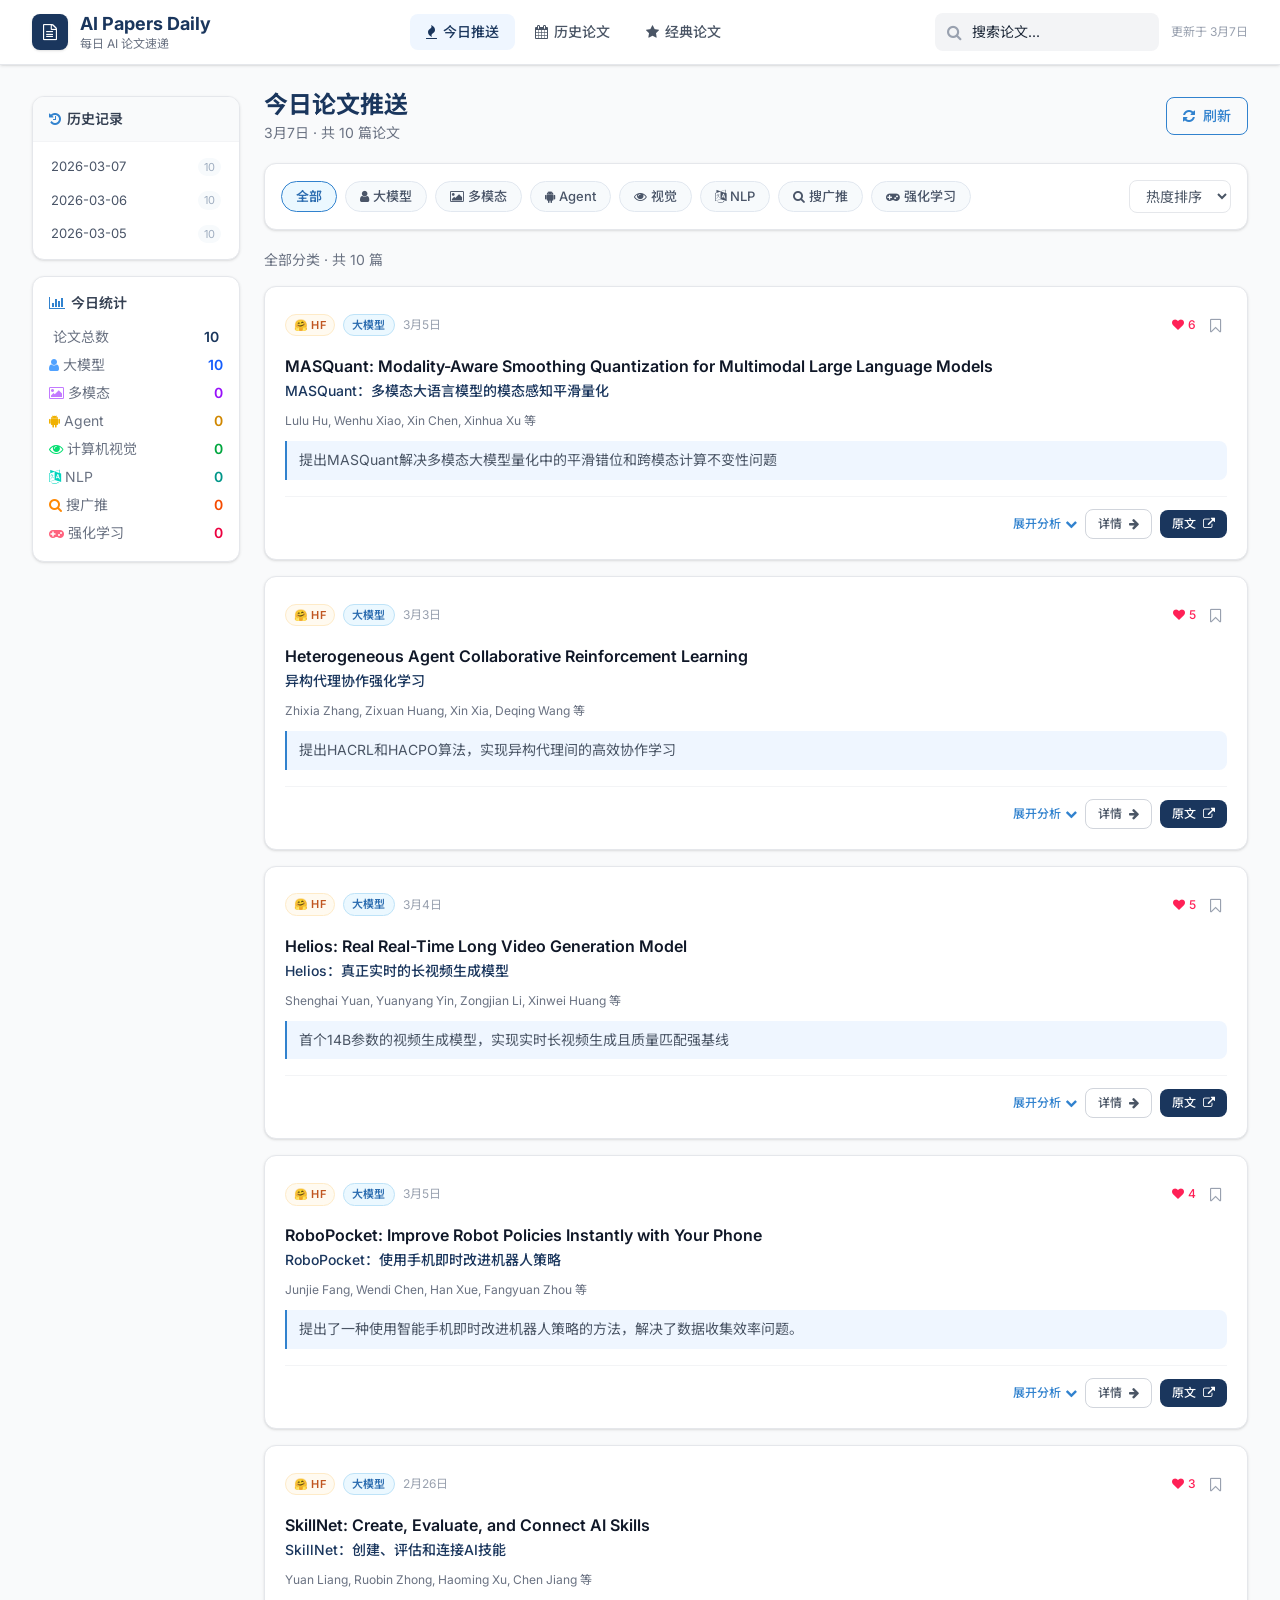
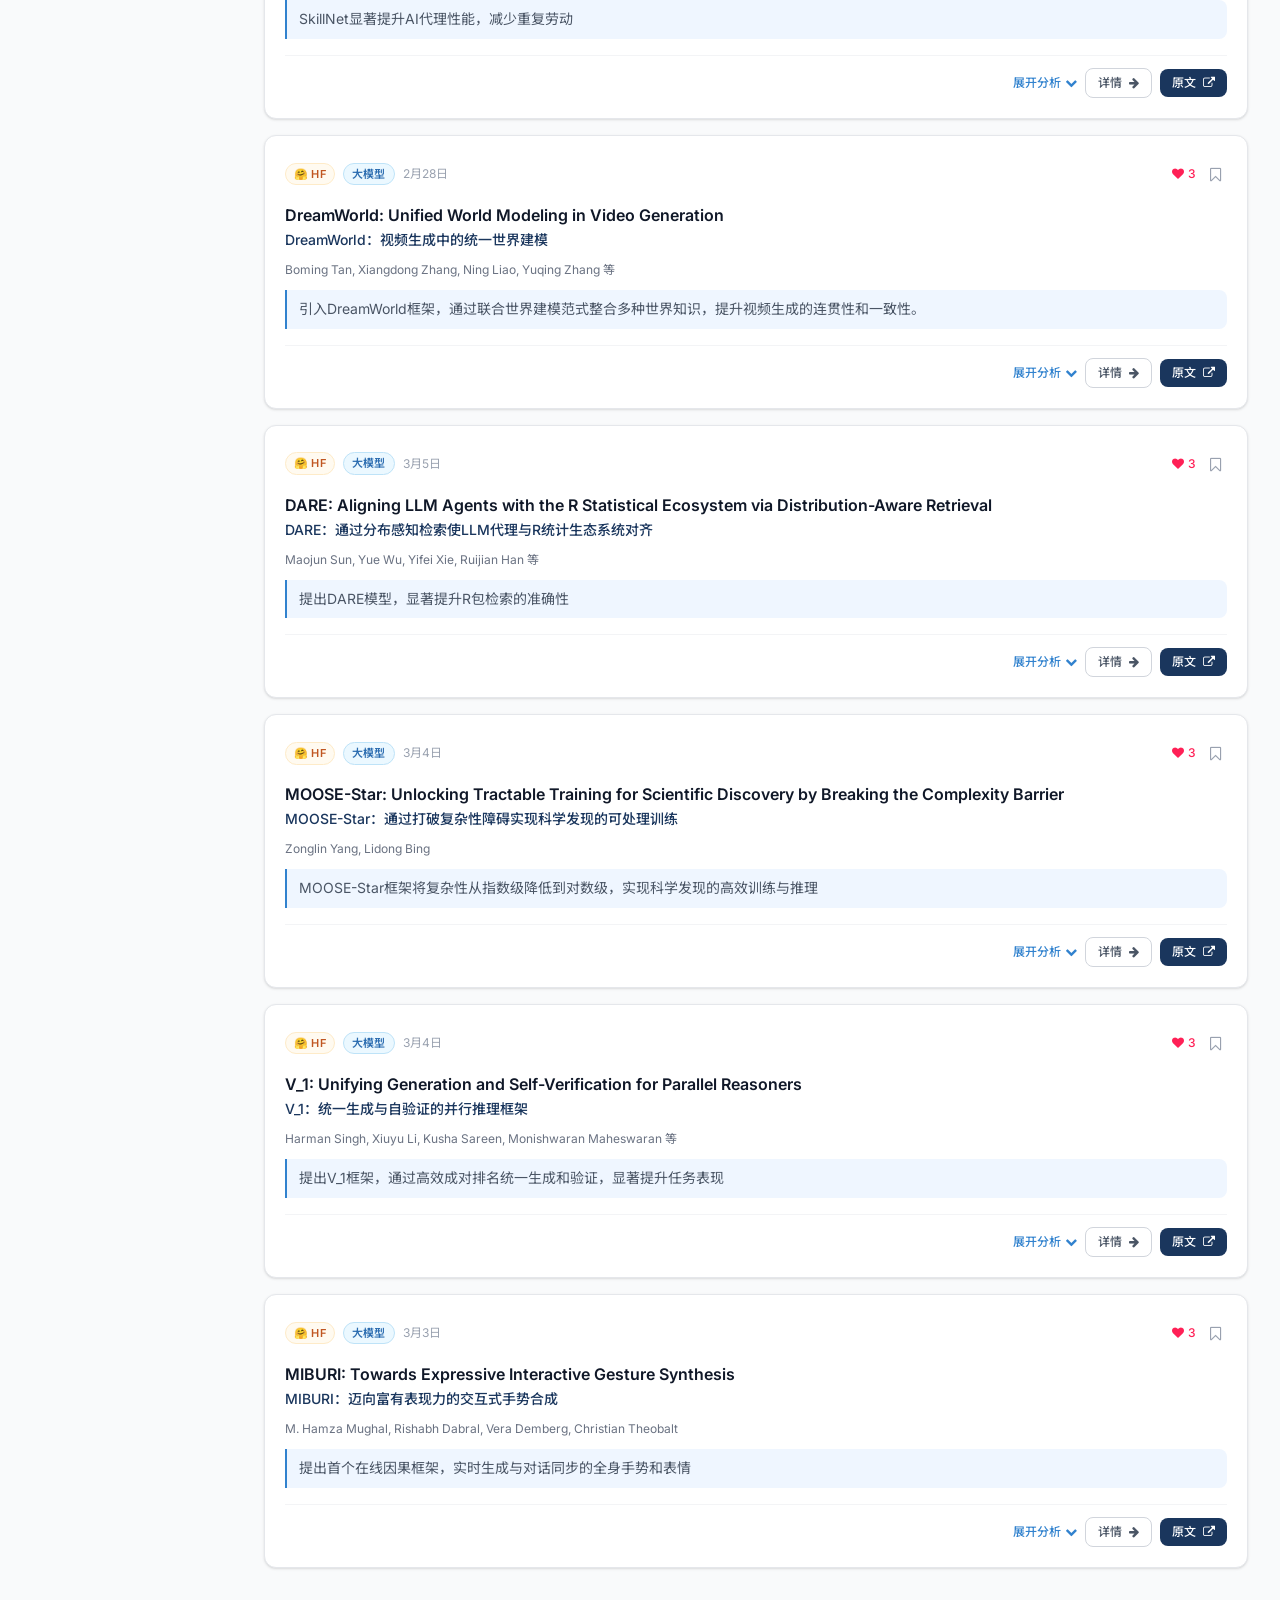
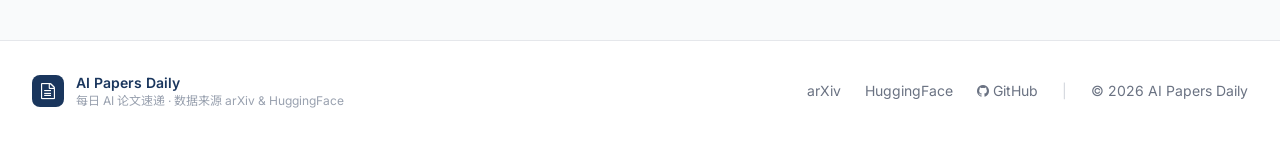
==== frontend/index.html @ fe8f732e "init push-hot-v3" ====
<!DOCTYPE html>
<html lang="zh-CN">
<head>
  <meta charset="UTF-8" />
  <meta name="viewport" content="width=device-width, initial-scale=1.0" />
  <title>AI Papers Daily · 每日AI论文速递</title>
  <meta name="description" content="每天推送最新AI领域热点论文，涵盖LLM大模型、多模态、搜广推等领域，附带AI生成的详细摘要和亮点分析。" />
  <script src="js/tailwind.min.js"></script>
  <link rel="stylesheet" href="https://cdnjs.cloudflare.com/ajax/libs/font-awesome/4.7.0/css/font-awesome.min.css" />
  <link rel="preconnect" href="https://fonts.googleapis.com">
  <link href="https://fonts.googleapis.com/css2?family=Inter:wght@400;500;600;700&family=Noto+Sans+SC:wght@400;500;700&display=swap" rel="stylesheet">
  <link rel="stylesheet" href="css/main.css" />
  <style type="text/tailwindcss">
    @theme {
      --color-primary: #1a365d;
      --color-primary-light: #2a4a7f;
      --color-primary-dark: #0f2040;
      --color-accent: #3182ce;
      --color-accent-light: #4299e1;
      --color-accent-dark: #2b6cb0;
      --font-family-sans: Inter, "Noto Sans SC", sans-serif;
    }
  </style>
</head>
<body class="bg-gray-50 font-sans text-gray-800">

  <!-- ===== 顶部导航栏 ===== -->
  <header class="sticky top-0 z-50 bg-white border-b border-gray-200 shadow-sm">
    <div class="max-w-7xl mx-auto px-4 sm:px-6 lg:px-8">
      <div class="flex items-center justify-between h-16">
        <!-- Logo -->
        <a href="index.html" class="flex items-center gap-3 group">
          <div class="w-9 h-9 bg-primary rounded-lg flex items-center justify-center shadow-sm group-hover:bg-primary-light transition-colors">
            <i class="fa fa-file-text-o text-white text-base"></i>
          </div>
          <div>
            <div class="text-lg font-bold text-primary leading-tight">AI Papers Daily</div>
            <div class="text-xs text-gray-500 leading-tight">每日 AI 论文速递</div>
          </div>
        </a>

        <!-- 导航菜单 -->
        <nav class="hidden md:flex items-center gap-1">
          <a href="index.html" class="px-4 py-2 rounded-lg text-sm font-medium text-primary bg-blue-50">
            <i class="fa fa-fire mr-1.5"></i>今日推送
          </a>
          <a href="history.html" class="px-4 py-2 rounded-lg text-sm font-medium text-gray-600 hover:text-primary hover:bg-gray-100 transition-colors">
            <i class="fa fa-calendar mr-1.5"></i>历史论文
          </a>
          <a href="classics.html" class="px-4 py-2 rounded-lg text-sm font-medium text-gray-600 hover:text-primary hover:bg-gray-100 transition-colors">
            <i class="fa fa-star mr-1.5"></i>经典论文
          </a>
        </nav>

        <!-- 右侧：搜索 + 移动端菜单 -->
        <div class="flex items-center gap-3">
          <div class="relative hidden sm:block">
            <input type="text" id="headerSearch" placeholder="搜索论文..."
              class="w-56 pl-9 pr-4 py-2 text-sm bg-gray-100 border border-transparent rounded-lg focus:outline-none focus:bg-white focus:border-accent transition-all" />
            <i class="fa fa-search absolute left-3 top-1/2 -translate-y-1/2 text-gray-400 text-sm"></i>
          </div>
          <span id="updateTime" class="hidden lg:block text-xs text-gray-400"></span>
          <button id="mobileMenuBtn" class="md:hidden p-2 rounded-lg text-gray-600 hover:bg-gray-100">
            <i class="fa fa-bars text-lg"></i>
          </button>
        </div>
      </div>
    </div>

    <!-- 移动端菜单 -->
    <div id="mobileMenu" class="hidden md:hidden border-t border-gray-100 bg-white px-4 py-3 space-y-1">
      <a href="index.html" class="flex items-center gap-2 px-3 py-2 rounded-lg text-sm font-medium text-primary bg-blue-50">
        <i class="fa fa-fire"></i>今日推送
      </a>
      <a href="history.html" class="flex items-center gap-2 px-3 py-2 rounded-lg text-sm font-medium text-gray-600 hover:bg-gray-100">
        <i class="fa fa-calendar"></i>历史论文
      </a>
      <a href="classics.html" class="flex items-center gap-2 px-3 py-2 rounded-lg text-sm font-medium text-gray-600 hover:bg-gray-100">
        <i class="fa fa-star"></i>经典论文
      </a>
      <div class="pt-2 relative">
        <input type="text" id="mobileSearch" placeholder="搜索论文..."
          class="w-full pl-9 pr-4 py-2 text-sm bg-gray-100 rounded-lg focus:outline-none" />
        <i class="fa fa-search absolute left-3 top-1/2 -translate-y-1/2 text-gray-400 text-sm" style="top:calc(50% + 4px)"></i>
      </div>
    </div>
  </header>

  <!-- ===== 主体 ===== -->
  <div class="max-w-7xl mx-auto px-4 sm:px-6 lg:px-8 py-6">
    <div class="flex gap-6">

      <!-- 左侧边栏：历史日期 -->
      <aside class="hidden lg:block w-52 flex-shrink-0">
        <div class="sticky top-24 space-y-4">
          <div class="bg-white rounded-xl border border-gray-200 shadow-sm overflow-hidden">
            <div class="px-4 py-3 border-b border-gray-100 bg-gray-50">
              <h3 class="text-sm font-semibold text-gray-700">
                <i class="fa fa-history mr-1.5 text-accent"></i>历史记录
              </h3>
            </div>
            <nav id="dateNav" class="p-2 max-h-96 overflow-y-auto">
              <div class="text-center py-4 text-gray-400 text-sm">加载中...</div>
            </nav>
          </div>

          <!-- 今日统计 -->
          <div class="bg-white rounded-xl border border-gray-200 shadow-sm p-4">
            <h3 class="text-sm font-semibold text-gray-700 mb-3">
              <i class="fa fa-bar-chart mr-1.5 text-accent"></i>今日统计
            </h3>
            <div class="space-y-1" id="sidebarStats">
              <div class="flex justify-between items-center text-sm px-1 py-0.5">
                <span class="text-gray-500">论文总数</span>
                <span id="statTotal" class="font-semibold text-primary">-</span>
              </div>
              <div class="flex justify-between items-center text-sm group cursor-pointer hover:bg-blue-50 rounded px-1 py-0.5 -mx-1 transition-colors" data-stat-cat="llm">
                <span class="text-gray-500 group-hover:text-accent"><i class="fa fa-user mr-1 text-blue-400"></i>大模型</span>
                <span id="statLLM" class="font-semibold text-blue-600">-</span>
              </div>
              <div class="flex justify-between items-center text-sm group cursor-pointer hover:bg-blue-50 rounded px-1 py-0.5 -mx-1 transition-colors" data-stat-cat="multimodal">
                <span class="text-gray-500 group-hover:text-accent"><i class="fa fa-image mr-1 text-purple-400"></i>多模态</span>
                <span id="statMultimodal" class="font-semibold text-purple-600">-</span>
              </div>
              <div class="flex justify-between items-center text-sm group cursor-pointer hover:bg-blue-50 rounded px-1 py-0.5 -mx-1 transition-colors" data-stat-cat="agent">
                <span class="text-gray-500 group-hover:text-accent"><i class="fa fa-android mr-1 text-yellow-500"></i>Agent</span>
                <span id="statAgent" class="font-semibold text-yellow-600">-</span>
              </div>
              <div class="flex justify-between items-center text-sm group cursor-pointer hover:bg-blue-50 rounded px-1 py-0.5 -mx-1 transition-colors" data-stat-cat="cv">
                <span class="text-gray-500 group-hover:text-accent"><i class="fa fa-eye mr-1 text-green-400"></i>计算机视觉</span>
                <span id="statCV" class="font-semibold text-green-600">-</span>
              </div>
              <div class="flex justify-between items-center text-sm group cursor-pointer hover:bg-blue-50 rounded px-1 py-0.5 -mx-1 transition-colors" data-stat-cat="nlp">
                <span class="text-gray-500 group-hover:text-accent"><i class="fa fa-language mr-1 text-teal-400"></i>NLP</span>
                <span id="statNLP" class="font-semibold text-teal-600">-</span>
              </div>
              <div class="flex justify-between items-center text-sm group cursor-pointer hover:bg-blue-50 rounded px-1 py-0.5 -mx-1 transition-colors" data-stat-cat="recsys">
                <span class="text-gray-500 group-hover:text-accent"><i class="fa fa-search mr-1 text-orange-400"></i>搜广推</span>
                <span id="statRecsys" class="font-semibold text-orange-600">-</span>
              </div>
              <div class="flex justify-between items-center text-sm group cursor-pointer hover:bg-blue-50 rounded px-1 py-0.5 -mx-1 transition-colors" data-stat-cat="rl">
                <span class="text-gray-500 group-hover:text-accent"><i class="fa fa-gamepad mr-1 text-rose-400"></i>强化学习</span>
                <span id="statRL" class="font-semibold text-rose-600">-</span>
              </div>
            </div>
          </div>        </div>
      </aside>

      <!-- 主内容区 -->
      <main class="flex-1 min-w-0">

        <!-- 页面标题 -->
        <div class="flex items-center justify-between mb-5">
          <div>
            <h1 class="text-2xl font-bold text-primary">今日论文推送</h1>
            <p class="text-sm text-gray-500 mt-0.5" id="pageSubtitle">加载中...</p>
          </div>
          <button id="btnRefresh" class="flex items-center gap-2 px-4 py-2 text-sm font-medium text-accent border border-accent rounded-lg hover:bg-blue-50 transition-colors">
            <i class="fa fa-refresh" id="refreshIcon"></i>刷新
          </button>
        </div>

        <!-- 筛选工具栏 -->
        <div class="bg-white rounded-xl border border-gray-200 shadow-sm p-4 mb-5">
          <div class="flex flex-wrap items-center gap-3">
            <div class="flex flex-wrap gap-2" id="categoryFilter">
              <button class="cat-tab active" data-category="all">全部</button>
              <button class="cat-tab" data-category="llm"><i class="fa fa-user mr-1"></i>大模型</button>
              <button class="cat-tab" data-category="multimodal"><i class="fa fa-image mr-1"></i>多模态</button>
              <button class="cat-tab" data-category="agent"><i class="fa fa-android mr-1"></i>Agent</button>
              <button class="cat-tab" data-category="cv"><i class="fa fa-eye mr-1"></i>视觉</button>
              <button class="cat-tab" data-category="nlp"><i class="fa fa-language mr-1"></i>NLP</button>
              <button class="cat-tab" data-category="recsys"><i class="fa fa-search mr-1"></i>搜广推</button>
              <button class="cat-tab" data-category="rl"><i class="fa fa-gamepad mr-1"></i>强化学习</button>
            </div>
            <div class="ml-auto flex items-center gap-2">
              <select id="sortSelect" class="text-sm border border-gray-200 rounded-lg px-3 py-1.5 text-gray-600 focus:outline-none focus:border-accent bg-white">
                <option value="hot_score">热度排序</option>
                <option value="upvotes">点赞排序</option>
                <option value="date">时间排序</option>
              </select>
            </div>
          </div>
        </div>

        <!-- 统计信息条 -->
        <div class="flex items-center justify-between mb-4 text-sm text-gray-500">
          <span id="statsText"></span>
        </div>

        <!-- 加载状态 -->
        <div id="loadingState" class="flex flex-col items-center justify-center py-20 text-gray-400">
          <div class="loading-spinner mb-4"></div>
          <p class="text-sm">正在加载论文数据...</p>
        </div>

        <!-- 论文列表 -->
        <div id="paperList" class="space-y-4"></div>

        <!-- 空状态 -->
        <div id="emptyState" class="hidden flex flex-col items-center justify-center py-20 text-gray-400">
          <i class="fa fa-search text-5xl mb-4 opacity-30"></i>
          <p class="text-base font-medium">暂无匹配论文</p>
          <p class="text-sm mt-1">尝试调整筛选条件</p>
        </div>

        <!-- 加载更多 -->
        <div id="loadMoreWrap" class="hidden text-center mt-6">
          <button id="btnLoadMore" class="px-8 py-3 text-sm font-medium text-accent border border-accent rounded-lg hover:bg-blue-50 transition-colors">
            <i class="fa fa-chevron-down mr-2"></i>加载更多论文
          </button>
        </div>

      </main>
    </div>
  </div>

  <!-- ===== 论文卡片模板 ===== -->
  <template id="paperTpl">
    <article class="paper-card bg-white rounded-xl border border-gray-200 shadow-sm hover:shadow-md transition-all overflow-hidden">
      <div class="p-5">
        <!-- 顶部元信息 -->
        <div class="flex items-center justify-between mb-3">
          <div class="flex items-center gap-2 flex-wrap">
            <span class="source-badge badge"></span>
            <span class="cat-badge badge"></span>
            <span class="paper-date text-xs text-gray-400"></span>
          </div>
          <div class="flex items-center gap-2">
            <span class="upvotes-tag hidden items-center gap-1 text-xs text-rose-500 font-medium">
              <i class="fa fa-heart"></i><span class="upvotes-num"></span>
            </span>
            <button class="favorite-btn p-1.5 rounded-lg text-gray-400 hover:text-rose-500 hover:bg-rose-50 transition-colors" title="收藏">
              <i class="fa fa-bookmark-o text-sm"></i>
            </button>
          </div>
        </div>

        <!-- 标题 -->
        <div class="mb-3">
          <h2 class="paper-title-en text-base font-semibold text-gray-900 leading-snug hover:text-accent cursor-pointer transition-colors"></h2>
          <div class="paper-title-zh hidden text-sm font-medium text-primary mt-1"></div>
        </div>

        <!-- 作者 -->
        <div class="paper-authors text-xs text-gray-500 mb-3 truncate"></div>

        <!-- 一句话摘要 -->
        <div class="paper-summary-short hidden text-sm text-gray-600 leading-relaxed mb-3 bg-blue-50 border-l-2 border-accent px-3 py-2 rounded-r-lg"></div>

        <!-- 详细分析（折叠） -->
        <div class="paper-analysis hidden mt-4 space-y-4 border-t border-gray-100 pt-4">
          <section>
            <div class="flex items-center gap-2 mb-2">
              <span class="text-base">📄</span>
              <span class="text-sm font-semibold text-gray-700">论文摘要</span>
            </div>
            <div class="abstract-content text-sm text-gray-600 leading-relaxed bg-gray-50 rounded-lg p-3"></div>
          </section>
          <section class="highlights-block hidden">
            <div class="flex items-center gap-2 mb-2">
              <span class="text-base">✦</span>
              <span class="text-sm font-semibold text-gray-700">核心亮点</span>
            </div>
            <ul class="highlights-list space-y-1.5"></ul>
          </section>
          <section class="techarch-block hidden">
            <div class="flex items-center gap-2 mb-2">
              <span class="text-base">⚙</span>
              <span class="text-sm font-semibold text-gray-700">技术方法</span>
            </div>
            <p class="techarch-content text-sm text-gray-600 leading-relaxed bg-purple-50 rounded-lg p-3"></p>
          </section>
          <section class="limitations-block hidden">
            <div class="flex items-center gap-2 mb-2">
              <span class="text-base">⚠</span>
              <span class="text-sm font-semibold text-gray-700">局限性</span>
            </div>
            <p class="limitations-content text-sm text-gray-600 leading-relaxed bg-orange-50 rounded-lg p-3"></p>
          </section>
        </div>

        <!-- 底部操作栏 -->
        <div class="flex items-center justify-between mt-4 pt-3 border-t border-gray-100">
          <div class="paper-tags flex flex-wrap gap-1.5"></div>
          <div class="flex items-center gap-2">
            <button class="btn-expand text-xs text-accent font-medium flex items-center gap-1 hover:text-accent-dark transition-colors">
              展开分析 <i class="fa fa-chevron-down expand-icon text-xs transition-transform"></i>
            </button>
            <a class="btn-detail text-xs font-medium px-3 py-1.5 border border-gray-300 text-gray-600 rounded-lg hover:bg-gray-50 transition-colors" href="#" >
              详情 <i class="fa fa-arrow-right ml-1"></i>
            </a>
            <a class="btn-paper-link text-xs font-medium px-3 py-1.5 bg-primary text-white rounded-lg hover:bg-primary-light transition-colors" href="#" target="_blank" rel="noopener">
              原文 <i class="fa fa-external-link ml-1"></i>
            </a>
          </div>
        </div>
      </div>
    </article>
  </template>

  <!-- ===== 搜索浮层 ===== -->
  <div id="searchOverlay" class="hidden fixed inset-0 bg-black/50 z-40 flex items-start justify-center pt-20 px-4">
    <div class="bg-white rounded-2xl shadow-2xl w-full max-w-2xl max-h-[70vh] overflow-hidden flex flex-col">
      <div class="flex items-center gap-3 p-4 border-b border-gray-100">
        <i class="fa fa-search text-gray-400"></i>
        <input type="text" id="searchInput" placeholder="搜索论文标题、作者、关键词..."
          class="flex-1 text-sm focus:outline-none" autofocus />
        <button id="searchClose" class="p-1 rounded-lg text-gray-400 hover:text-gray-600 hover:bg-gray-100">
          <i class="fa fa-times text-lg"></i>
        </button>
      </div>
      <div id="searchResults" class="overflow-y-auto p-4 space-y-3">
        <div class="text-center text-gray-400 text-sm py-8">输入关键词开始搜索</div>
      </div>
    </div>
  </div>

  <!-- ===== 页脚 ===== -->
  <footer class="mt-12 border-t border-gray-200 bg-white">
    <div class="max-w-7xl mx-auto px-4 sm:px-6 lg:px-8 py-8">
      <div class="flex flex-col md:flex-row items-center justify-between gap-4">
        <div class="flex items-center gap-3">
          <div class="w-8 h-8 bg-primary rounded-lg flex items-center justify-center">
            <i class="fa fa-file-text-o text-white text-sm"></i>
          </div>
          <div>
            <div class="text-sm font-semibold text-primary">AI Papers Daily</div>
            <div class="text-xs text-gray-400">每日 AI 论文速递 · 数据来源 arXiv & HuggingFace</div>
          </div>
        </div>
        <div class="flex items-center gap-6 text-sm text-gray-500">
          <a href="https://arxiv.org" target="_blank" class="hover:text-primary transition-colors">arXiv</a>
          <a href="https://huggingface.co/papers" target="_blank" class="hover:text-primary transition-colors">HuggingFace</a>
          <a href="https://github.com" target="_blank" class="hover:text-primary transition-colors"><i class="fa fa-github mr-1"></i>GitHub</a>
          <span class="text-gray-300">|</span>
          <span>© 2026 AI Papers Daily</span>
        </div>
      </div>
    </div>
  </footer>

  <!-- 回到顶部 -->
  <button id="btnTop" class="hidden fixed bottom-6 right-6 w-10 h-10 bg-primary text-white rounded-full shadow-lg hover:bg-primary-light transition-all flex items-center justify-center z-30">
    <i class="fa fa-chevron-up text-sm"></i>
  </button>

  <script src="js/utils.js?v=20260307"></script>
  <script src="js/api.js?v=20260307"></script>
<script src="js/index.js?v=20260307c"></script>
</body>
</html>
---- frontend/css/main.css ----
/* ===== AI Papers Daily - 主样式文件 ===== */

/* ===== 全局基础 ===== */
* {
  box-sizing: border-box;
}

body {
  font-family: 'Inter', 'Noto Sans SC', -apple-system, BlinkMacSystemFont, sans-serif;
  -webkit-font-smoothing: antialiased;
}

/* ===== 加载动画 ===== */
.loading-spinner {
  width: 36px;
  height: 36px;
  border: 3px solid #e2e8f0;
  border-top-color: #3182ce;
  border-radius: 50%;
  animation: spin 0.8s linear infinite;
}

@keyframes spin {
  to { transform: rotate(360deg); }
}

/* ===== 分类标签按钮 ===== */
.cat-tab {
  display: inline-flex;
  align-items: center;
  padding: 5px 14px;
  border-radius: 9999px;
  font-size: 0.8125rem;
  font-weight: 500;
  color: #4a5568;
  background: #f7fafc;
  border: 1px solid #e2e8f0;
  cursor: pointer;
  transition: all 0.15s ease;
  white-space: nowrap;
}

.cat-tab:hover {
  background: #ebf8ff;
  border-color: #bee3f8;
  color: #2b6cb0;
}

.cat-tab.active {
  background: #ebf8ff;
  border-color: #3182ce;
  color: #2b6cb0;
  font-weight: 600;
}

/* ===== 来源徽章 ===== */
.badge {
  display: inline-flex;
  align-items: center;
  padding: 2px 8px;
  border-radius: 9999px;
  font-size: 0.6875rem;
  font-weight: 600;
  letter-spacing: 0.02em;
}

.source-badge.arxiv {
  background: #fff5f5;
  color: #c53030;
  border: 1px solid #fed7d7;
}

.source-badge.huggingface {
  background: #fffaf0;
  color: #c05621;
  border: 1px solid #feebc8;
}

.source-badge.github {
  background: #f0fff4;
  color: #276749;
  border: 1px solid #c6f6d5;
}

.source-badge.manual {
  background: #f0f4ff;
  color: #3730a3;
  border: 1px solid #c7d2fe;
}

/* ===== 分类徽章 ===== */
.cat-badge {
  background: #ebf8ff;
  color: #2b6cb0;
  border: 1px solid #bee3f8;
}

.cat-badge.llm { background: #ebf8ff; color: #2b6cb0; border-color: #bee3f8; }
.cat-badge.multimodal { background: #faf5ff; color: #6b21a8; border-color: #e9d5ff; }
.cat-badge.agent { background: #f0fff4; color: #276749; border-color: #c6f6d5; }
.cat-badge.cv { background: #fff7ed; color: #c2410c; border-color: #fed7aa; }
.cat-badge.nlp { background: #f0fdfa; color: #0f766e; border-color: #99f6e4; }
.cat-badge.recsys { background: #fefce8; color: #a16207; border-color: #fef08a; }
.cat-badge.rl { background: #fff1f2; color: #be123c; border-color: #fecdd3; }
.cat-badge.other { background: #f8fafc; color: #475569; border-color: #e2e8f0; }

/* ===== 论文卡片 ===== */
.paper-card {
  transition: box-shadow 0.2s ease, transform 0.1s ease;
}

.paper-card:hover {
  transform: translateY(-1px);
}

/* ===== 展开/折叠动画 ===== */
.paper-analysis {
  animation: fadeIn 0.25s ease;
}

@keyframes fadeIn {
  from { opacity: 0; transform: translateY(-6px); }
  to { opacity: 1; transform: translateY(0); }
}

/* ===== 亮点列表 ===== */
.highlights-list li {
  display: flex;
  align-items: flex-start;
  gap: 8px;
  font-size: 0.8125rem;
  color: #4a5568;
  line-height: 1.5;
}

.highlights-list li::before {
  content: '✦';
  color: #3182ce;
  font-size: 0.625rem;
  margin-top: 4px;
  flex-shrink: 0;
}

/* ===== 优劣势列表 ===== */
.pros-list li,
.cons-list li {
  font-size: 0.8125rem;
  color: #4a5568;
  line-height: 1.5;
  display: flex;
  align-items: flex-start;
  gap: 6px;
}

.pros-list li::before {
  content: '+';
  color: #38a169;
  font-weight: 700;
  flex-shrink: 0;
}

.cons-list li::before {
  content: '−';
  color: #dd6b20;
  font-weight: 700;
  flex-shrink: 0;
}

/* ===== 日期导航 ===== */
.date-nav-item {
  display: flex;
  align-items: center;
  justify-content: space-between;
  padding: 7px 10px;
  border-radius: 8px;
  font-size: 0.8125rem;
  color: #4a5568;
  cursor: pointer;
  transition: all 0.15s ease;
  text-decoration: none;
}

.date-nav-item:hover {
  background: #ebf8ff;
  color: #2b6cb0;
}

.date-nav-item.active {
  background: #ebf8ff;
  color: #2b6cb0;
  font-weight: 600;
}

.date-nav-item .date-count {
  font-size: 0.6875rem;
  color: #a0aec0;
  background: #f7fafc;
  padding: 1px 6px;
  border-radius: 9999px;
}

/* ===== 日历组件 ===== */
.cal-day {
  display: flex;
  align-items: center;
  justify-content: center;
  width: 32px;
  height: 32px;
  border-radius: 8px;
  font-size: 0.8125rem;
  cursor: pointer;
  transition: all 0.15s ease;
  margin: 1px auto;
}

.cal-day:hover:not(.cal-empty):not(.cal-no-data) {
  background: #ebf8ff;
  color: #2b6cb0;
}

.cal-day.cal-has-data {
  color: #2b6cb0;
  font-weight: 600;
  background: #ebf8ff;
}

.cal-day.cal-has-data:hover {
  background: #bee3f8;
}

.cal-day.cal-selected {
  background: #3182ce !important;
  color: white !important;
}

.cal-day.cal-today {
  border: 2px solid #3182ce;
}

.cal-day.cal-empty,
.cal-day.cal-no-data {
  color: #cbd5e0;
  cursor: default;
}

/* ===== 详情页 Tab ===== */
.detail-tab {
  transition: all 0.15s ease;
}

.detail-tab.active {
  color: #3182ce;
  border-bottom-color: #3182ce;
}

/* ===== 评分星星 ===== */
.rating-star {
  cursor: pointer;
  transition: color 0.1s ease, transform 0.1s ease;
  line-height: 1;
}

.rating-star:hover,
.rating-star.active {
  color: #f6ad55 !important;
  transform: scale(1.1);
}

/* ===== 搜索结果项 ===== */
.search-result-item {
  padding: 12px;
  border-radius: 10px;
  cursor: pointer;
  transition: background 0.15s ease;
  border: 1px solid transparent;
}

.search-result-item:hover {
  background: #f7fafc;
  border-color: #e2e8f0;
}

/* ===== 回到顶部按钮 ===== */
#btnTop {
  opacity: 0;
  transform: translateY(10px);
  transition: all 0.3s ease;
}

#btnTop.visible {
  opacity: 1;
  transform: translateY(0);
}

/* ===== 响应式调整 ===== */
@media (max-width: 640px) {
  .paper-card .p-5 {
    padding: 1rem;
  }
}

/* ===== 滚动条美化 ===== */
::-webkit-scrollbar {
  width: 6px;
  height: 6px;
}

::-webkit-scrollbar-track {
  background: transparent;
}

::-webkit-scrollbar-thumb {
  background: #cbd5e0;
  border-radius: 3px;
}

::-webkit-scrollbar-thumb:hover {
  background: #a0aec0;
}

/* ===== 文字截断 ===== */
.line-clamp-2 {
  display: -webkit-box;
  -webkit-line-clamp: 2;
  -webkit-box-orient: vertical;
  overflow: hidden;
}

.line-clamp-3 {
  display: -webkit-box;
  -webkit-line-clamp: 3;
  -webkit-box-orient: vertical;
  overflow: hidden;
}

/* ===== 标签 ===== */
.paper-tag {
  display: inline-flex;
  align-items: center;
  padding: 2px 8px;
  background: #f7fafc;
  border: 1px solid #e2e8f0;
  border-radius: 9999px;
  font-size: 0.6875rem;
  color: #718096;
}

/* ===== 应用场景卡片 ===== */
.scenario-card {
  padding: 12px;
  background: #f0fff4;
  border: 1px solid #c6f6d5;
  border-radius: 10px;
  font-size: 0.8125rem;
  color: #276749;
  display: flex;
  align-items: center;
  gap: 8px;
}

.scenario-card::before {
  content: '🚀';
  font-size: 1rem;
  flex-shrink: 0;
}

/* ===== 技术亮点标签 ===== */
.tech-highlight-tag {
  display: inline-flex;
  align-items: center;
  padding: 4px 12px;
  background: #ebf8ff;
  border: 1px solid #bee3f8;
  border-radius: 9999px;
  font-size: 0.8125rem;
  color: #2b6cb0;
  font-weight: 500;
}

/* ===== 贡献点列表 ===== */
.contrib-item {
  display: flex;
  align-items: flex-start;
  gap: 10px;
  padding: 10px 12px;
  background: #f7fafc;
  border-radius: 8px;
  font-size: 0.8125rem;
  color: #4a5568;
  line-height: 1.5;
}

.contrib-item-num {
  width: 20px;
  height: 20px;
  background: #3182ce;
  color: white;
  border-radius: 50%;
  display: flex;
  align-items: center;
  justify-content: center;
  font-size: 0.6875rem;
  font-weight: 700;
  flex-shrink: 0;
  margin-top: 1px;
}
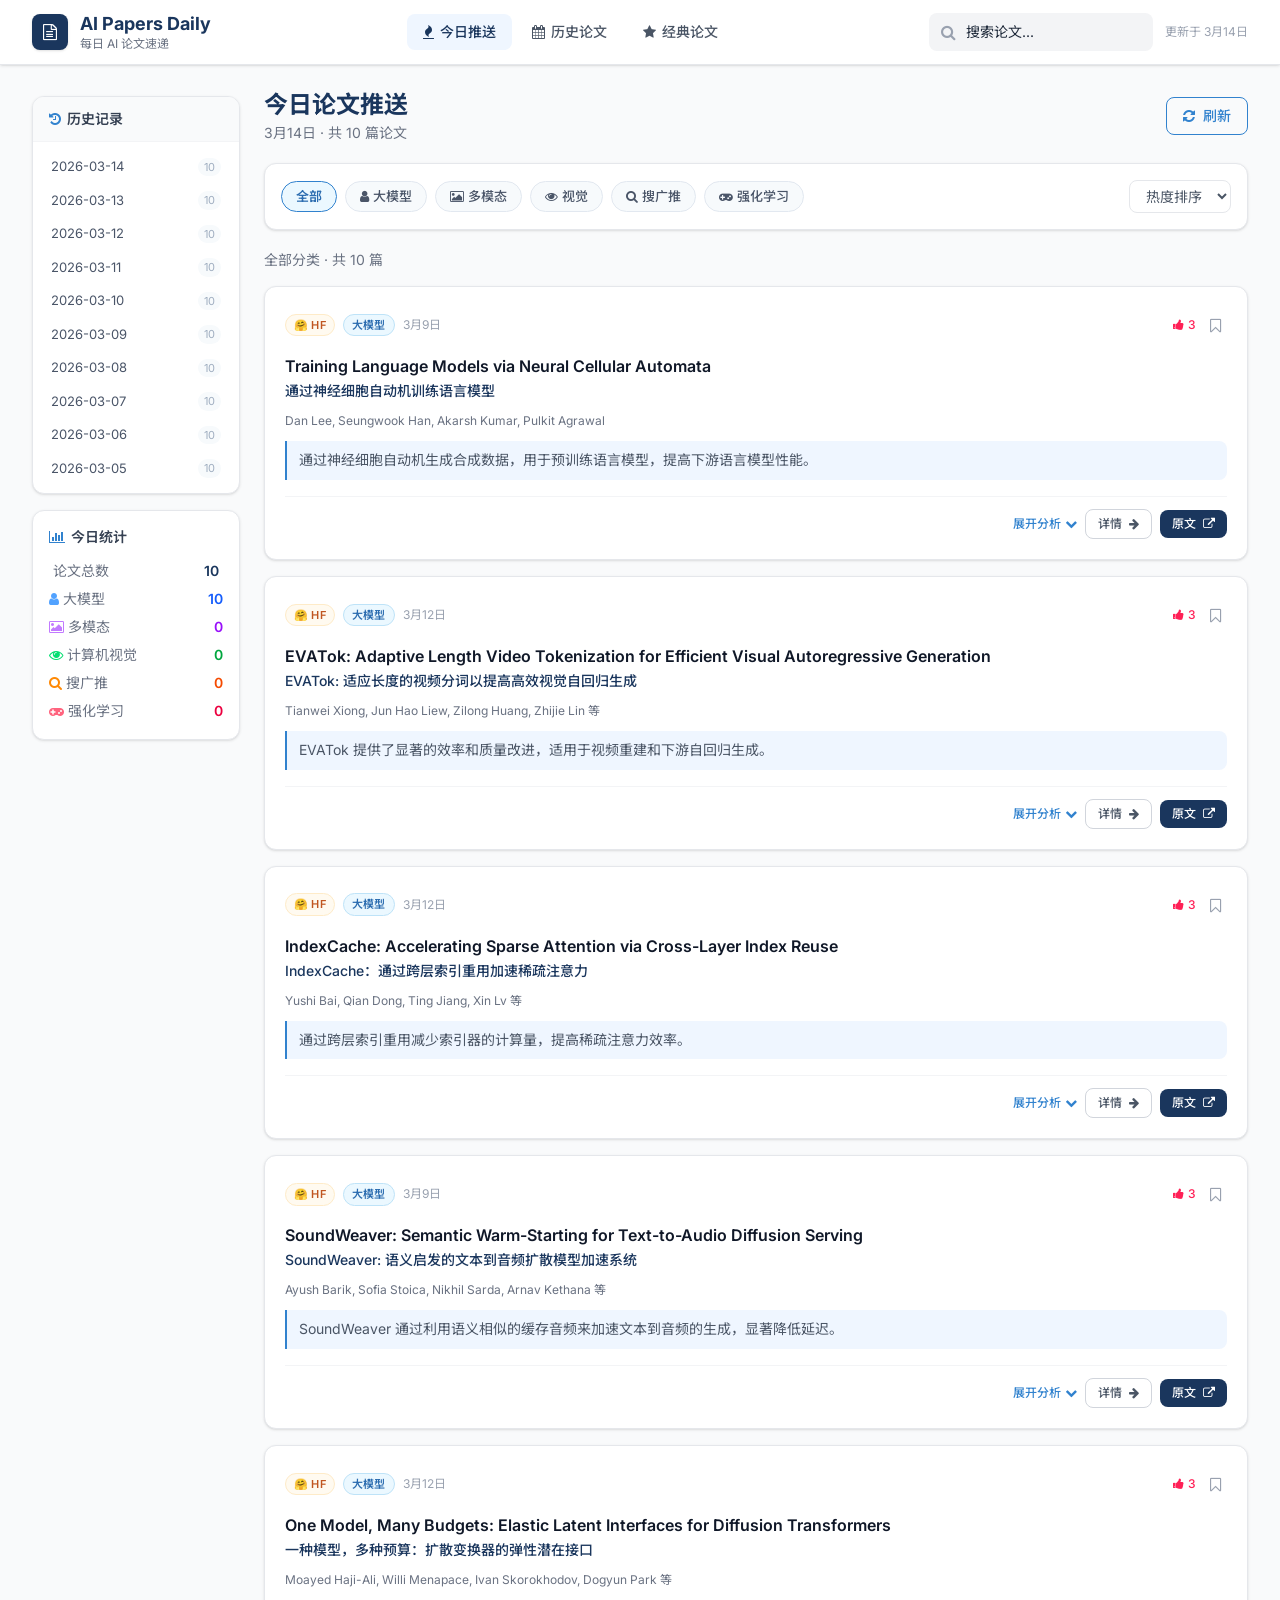
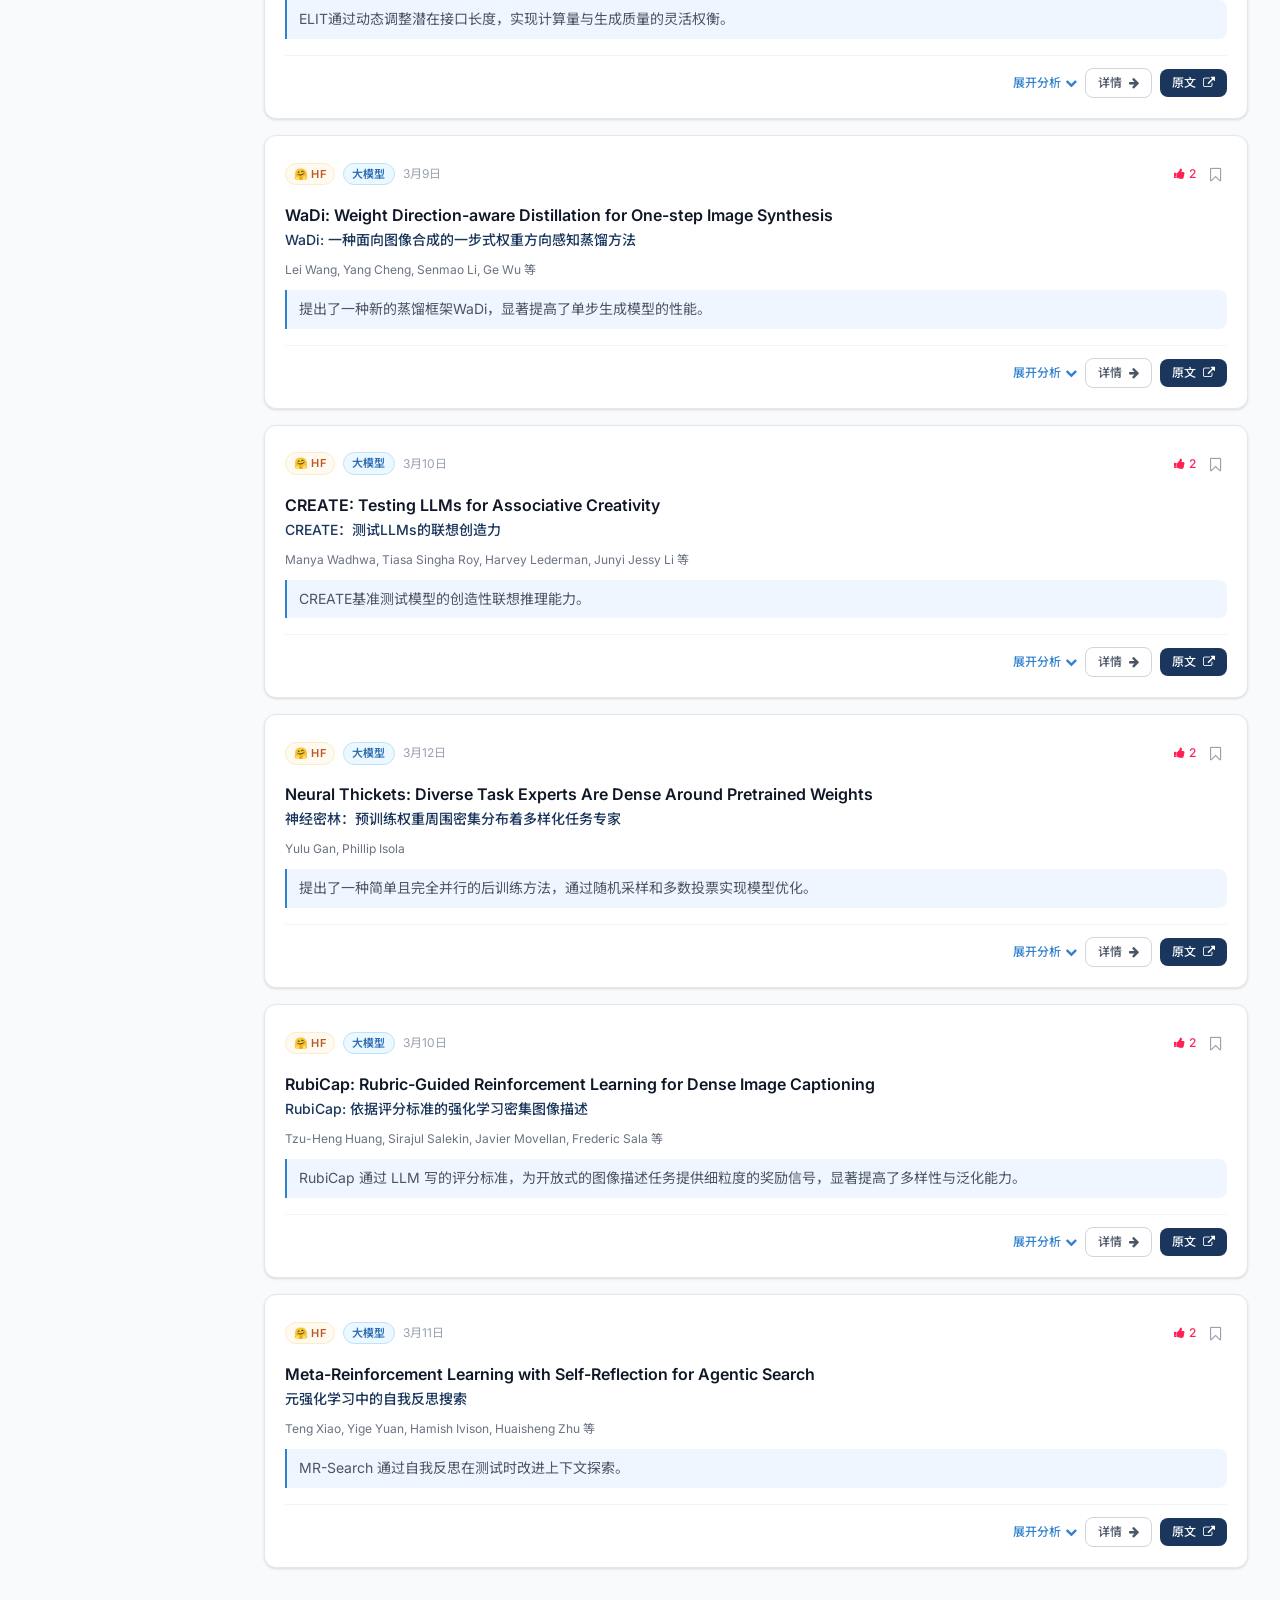
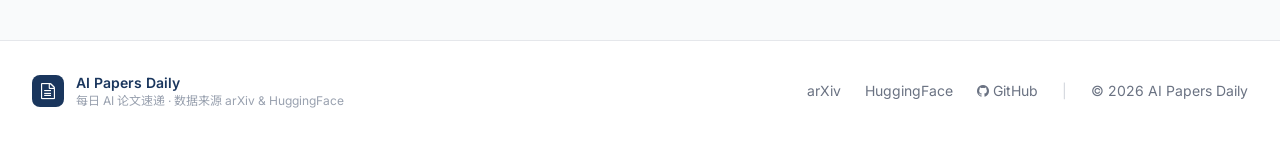
==== commit 56161a73: "feat: 合并最新修改 - 分类优化、UI改进、论文数据更新" ====
--- a/frontend/index.html
+++ b/frontend/index.html
@@ -122,17 +122,9 @@
                 <span class="text-gray-500 group-hover:text-accent"><i class="fa fa-image mr-1 text-purple-400"></i>多模态</span>
                 <span id="statMultimodal" class="font-semibold text-purple-600">-</span>
               </div>
-              <div class="flex justify-between items-center text-sm group cursor-pointer hover:bg-blue-50 rounded px-1 py-0.5 -mx-1 transition-colors" data-stat-cat="agent">
-                <span class="text-gray-500 group-hover:text-accent"><i class="fa fa-android mr-1 text-yellow-500"></i>Agent</span>
-                <span id="statAgent" class="font-semibold text-yellow-600">-</span>
-              </div>
               <div class="flex justify-between items-center text-sm group cursor-pointer hover:bg-blue-50 rounded px-1 py-0.5 -mx-1 transition-colors" data-stat-cat="cv">
                 <span class="text-gray-500 group-hover:text-accent"><i class="fa fa-eye mr-1 text-green-400"></i>计算机视觉</span>
                 <span id="statCV" class="font-semibold text-green-600">-</span>
-              </div>
-              <div class="flex justify-between items-center text-sm group cursor-pointer hover:bg-blue-50 rounded px-1 py-0.5 -mx-1 transition-colors" data-stat-cat="nlp">
-                <span class="text-gray-500 group-hover:text-accent"><i class="fa fa-language mr-1 text-teal-400"></i>NLP</span>
-                <span id="statNLP" class="font-semibold text-teal-600">-</span>
               </div>
               <div class="flex justify-between items-center text-sm group cursor-pointer hover:bg-blue-50 rounded px-1 py-0.5 -mx-1 transition-colors" data-stat-cat="recsys">
                 <span class="text-gray-500 group-hover:text-accent"><i class="fa fa-search mr-1 text-orange-400"></i>搜广推</span>
@@ -164,14 +156,12 @@
         <div class="bg-white rounded-xl border border-gray-200 shadow-sm p-4 mb-5">
           <div class="flex flex-wrap items-center gap-3">
             <div class="flex flex-wrap gap-2" id="categoryFilter">
-              <button class="cat-tab active" data-category="all">全部</button>
-              <button class="cat-tab" data-category="llm"><i class="fa fa-user mr-1"></i>大模型</button>
-              <button class="cat-tab" data-category="multimodal"><i class="fa fa-image mr-1"></i>多模态</button>
-              <button class="cat-tab" data-category="agent"><i class="fa fa-android mr-1"></i>Agent</button>
-              <button class="cat-tab" data-category="cv"><i class="fa fa-eye mr-1"></i>视觉</button>
-              <button class="cat-tab" data-category="nlp"><i class="fa fa-language mr-1"></i>NLP</button>
-              <button class="cat-tab" data-category="recsys"><i class="fa fa-search mr-1"></i>搜广推</button>
-              <button class="cat-tab" data-category="rl"><i class="fa fa-gamepad mr-1"></i>强化学习</button>
+            <button class="cat-tab active" data-category="all">全部</button>
+                <button class="cat-tab" data-category="llm"><i class="fa fa-user mr-1"></i>大模型</button>
+                <button class="cat-tab" data-category="multimodal"><i class="fa fa-image mr-1"></i>多模态</button>
+                <button class="cat-tab" data-category="cv"><i class="fa fa-eye mr-1"></i>视觉</button>
+                <button class="cat-tab" data-category="recsys"><i class="fa fa-search mr-1"></i>搜广推</button>
+                <button class="cat-tab" data-category="rl"><i class="fa fa-gamepad mr-1"></i>强化学习</button>
             </div>
             <div class="ml-auto flex items-center gap-2">
               <select id="sortSelect" class="text-sm border border-gray-200 rounded-lg px-3 py-1.5 text-gray-600 focus:outline-none focus:border-accent bg-white">
@@ -227,8 +217,8 @@
             <span class="paper-date text-xs text-gray-400"></span>
           </div>
           <div class="flex items-center gap-2">
-            <span class="upvotes-tag hidden items-center gap-1 text-xs text-rose-500 font-medium">
-              <i class="fa fa-heart"></i><span class="upvotes-num"></span>
+<span class="upvotes-tag hidden items-center gap-1 text-xs text-rose-500 font-medium">
+              <i class="fa fa-thumbs-up"></i><span class="upvotes-num"></span>
             </span>
             <button class="favorite-btn p-1.5 rounded-lg text-gray-400 hover:text-rose-500 hover:bg-rose-50 transition-colors" title="收藏">
               <i class="fa fa-bookmark-o text-sm"></i>
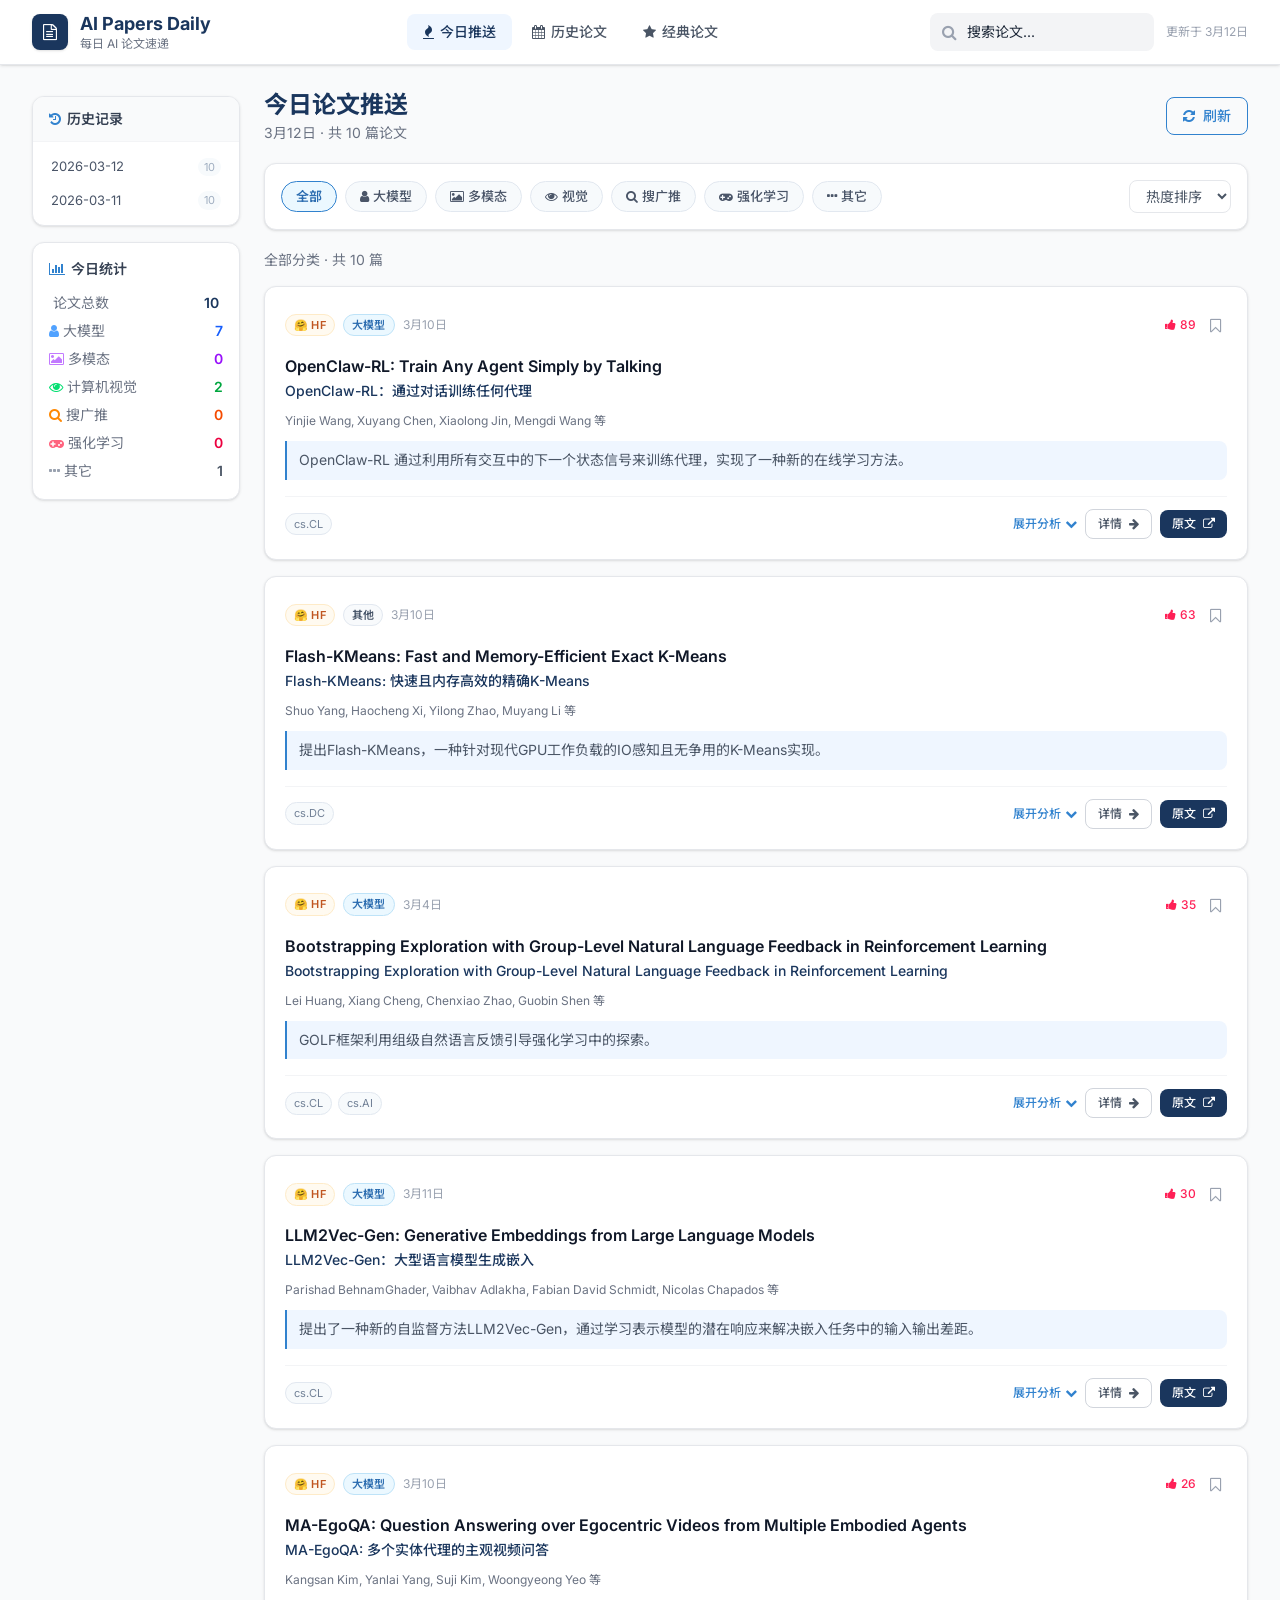
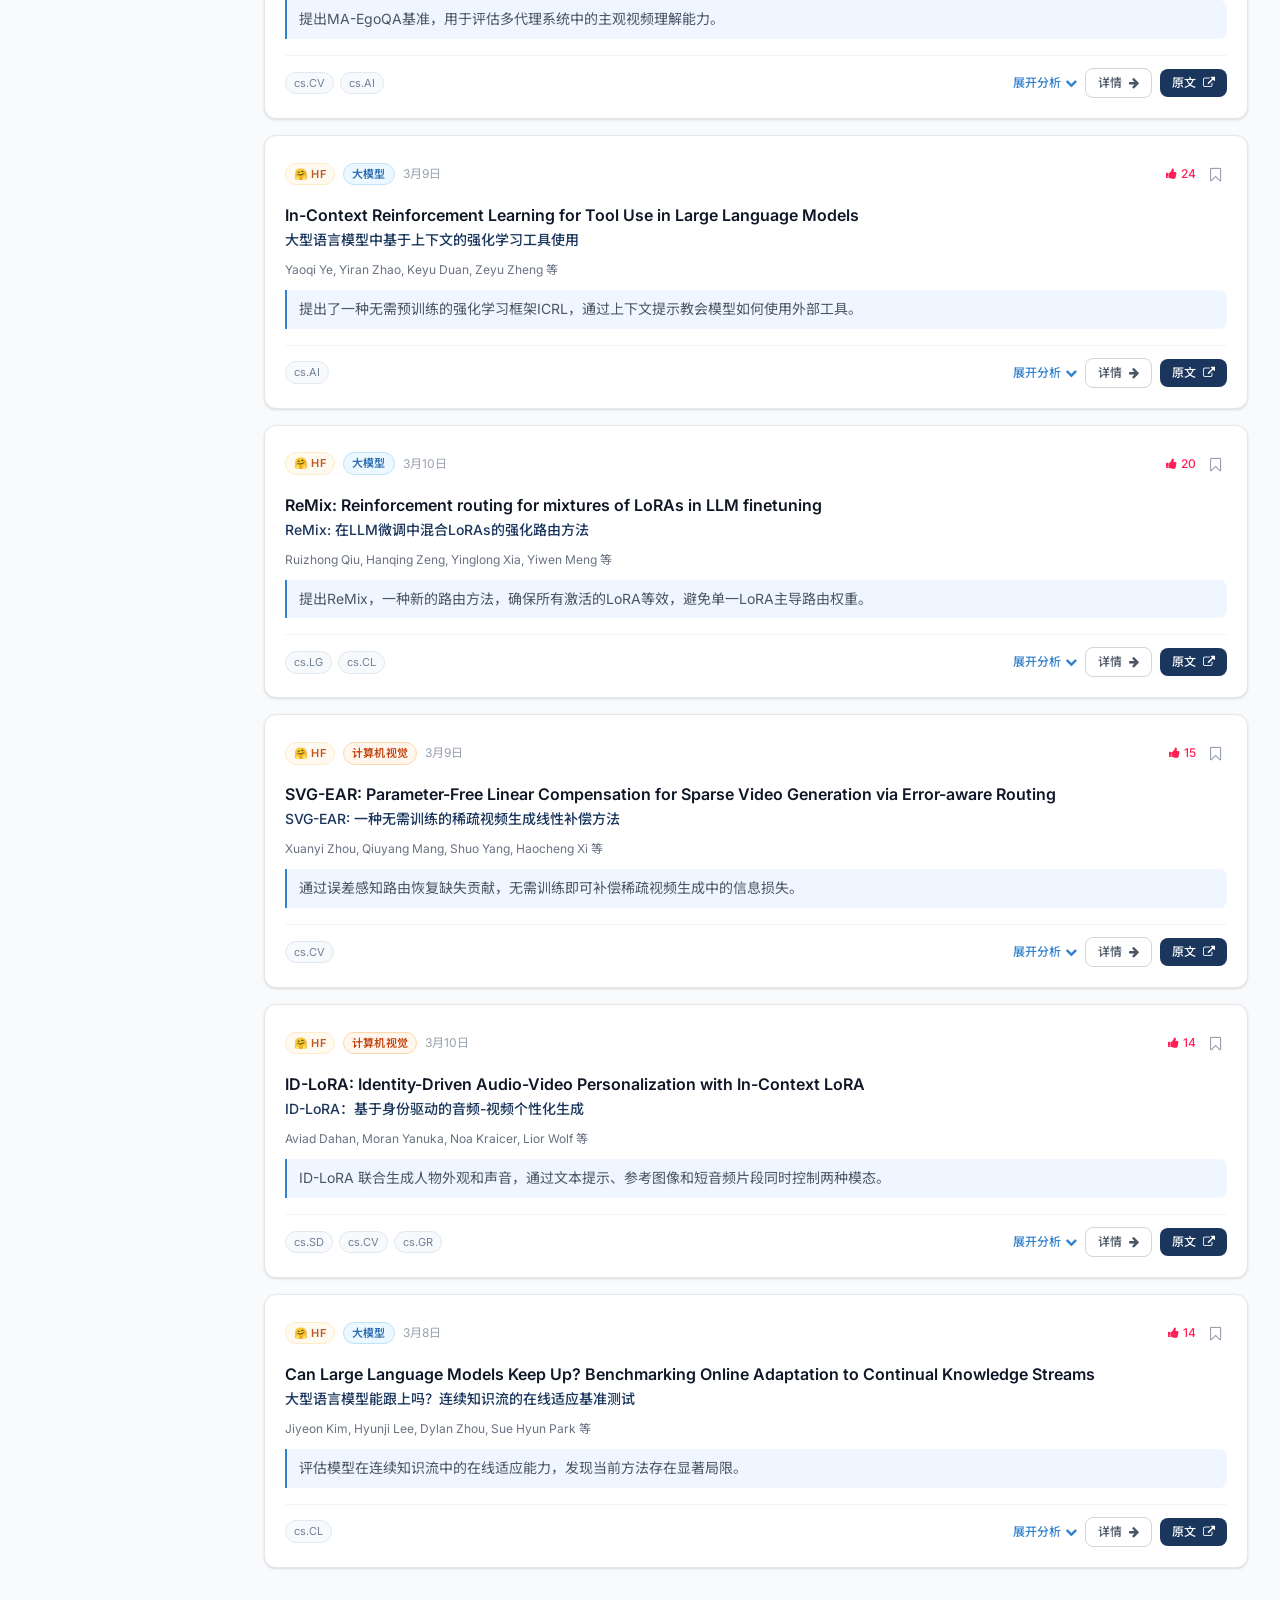
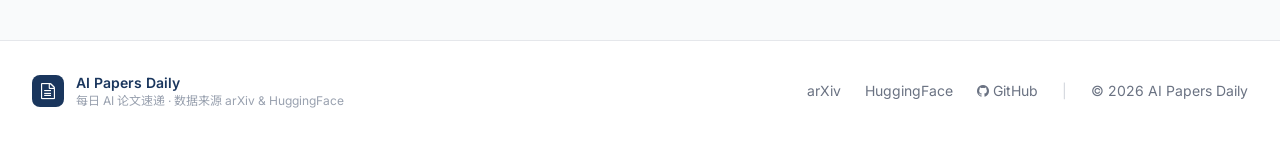
==== commit 987482b8: "feat: 在今日、历史、经典三个页面添加「其它」分类展示" ====
--- a/frontend/index.html
+++ b/frontend/index.html
@@ -134,6 +134,10 @@
                 <span class="text-gray-500 group-hover:text-accent"><i class="fa fa-gamepad mr-1 text-rose-400"></i>强化学习</span>
                 <span id="statRL" class="font-semibold text-rose-600">-</span>
               </div>
+              <div class="flex justify-between items-center text-sm group cursor-pointer hover:bg-blue-50 rounded px-1 py-0.5 -mx-1 transition-colors" data-stat-cat="other">
+                <span class="text-gray-500 group-hover:text-accent"><i class="fa fa-ellipsis-h mr-1 text-gray-400"></i>其它</span>
+                <span id="statOther" class="font-semibold text-gray-600">-</span>
+              </div>
             </div>
           </div>        </div>
       </aside>
@@ -162,6 +166,7 @@
                 <button class="cat-tab" data-category="cv"><i class="fa fa-eye mr-1"></i>视觉</button>
                 <button class="cat-tab" data-category="recsys"><i class="fa fa-search mr-1"></i>搜广推</button>
                 <button class="cat-tab" data-category="rl"><i class="fa fa-gamepad mr-1"></i>强化学习</button>
+                <button class="cat-tab" data-category="other"><i class="fa fa-ellipsis-h mr-1"></i>其它</button>
             </div>
             <div class="ml-auto flex items-center gap-2">
               <select id="sortSelect" class="text-sm border border-gray-200 rounded-lg px-3 py-1.5 text-gray-600 focus:outline-none focus:border-accent bg-white">
